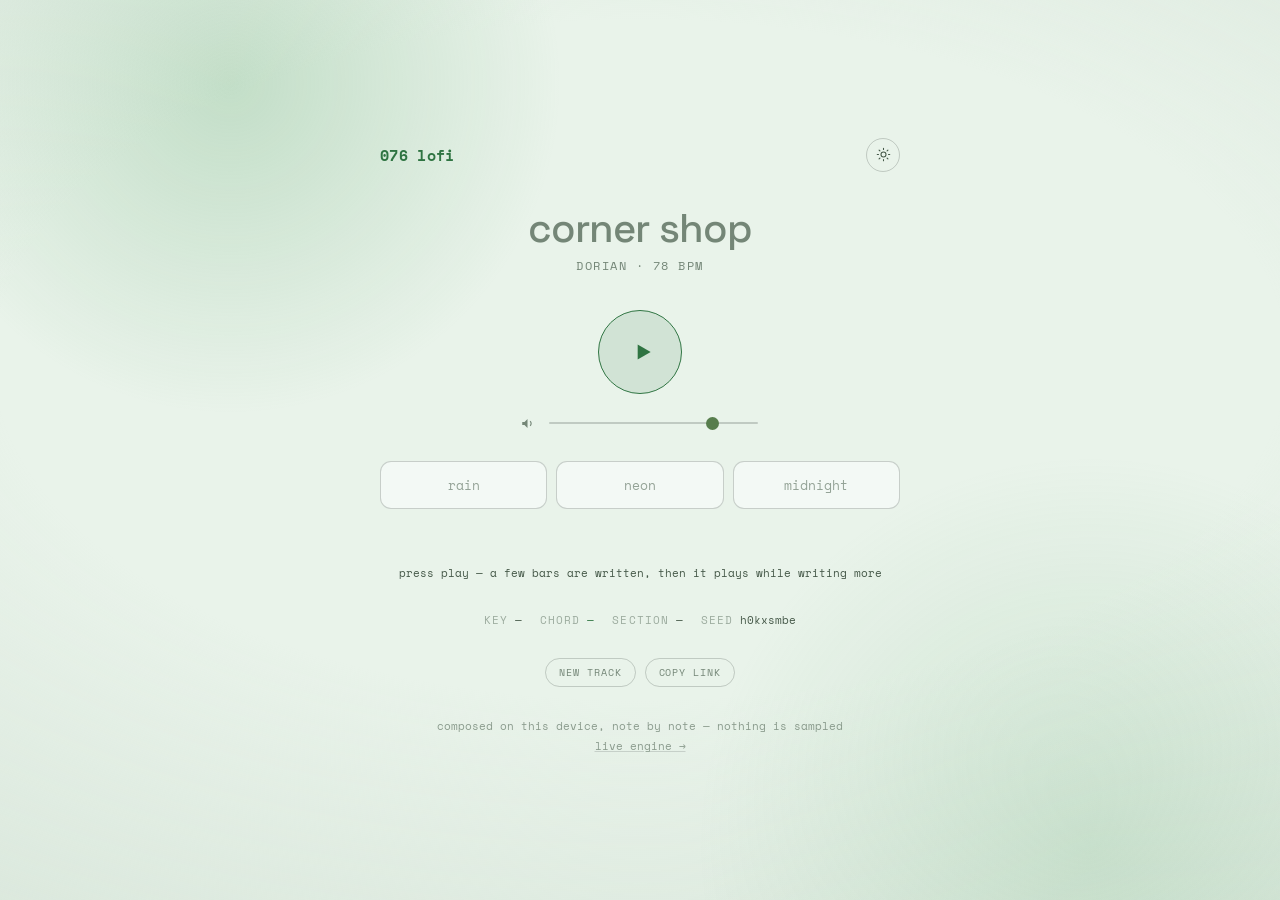
==== index.html @ 2b62fabc "Give every track a name you can link to A generative stream has no way back to a piece you liked. No" ====
<!doctype html>
<html lang="en">
<head>
<meta charset="utf-8">
<meta name="viewport" content="width=device-width, initial-scale=1, viewport-fit=cover">
<title>076 lofi</title>
<meta name="description" content="Generative lo-fi, composed in your browser.">
<meta name="theme-color" content="#141110">
<link rel="icon" type="image/png" sizes="32x32" href="icon-32.png">
<link rel="apple-touch-icon" href="icon-192.png">
<link rel="manifest" href="manifest.webmanifest">
<link rel="stylesheet" href="https://fonts.googleapis.com/css2?family=Space+Grotesk:wght@400;500;600;700&family=Space+Mono:wght@400;700&display=swap">
<style>
  /* The palette sets --hue and --chroma at runtime; everything is derived
     from them, so the whole page moves together when the track changes. */
  :root {
    --hue: 40;
    --chroma: 0.05;
    --mono: "Space Mono", ui-monospace, SFMono-Regular, Menlo, monospace;
    --sans: "Space Grotesk", ui-sans-serif, system-ui, sans-serif;
    --ease: cubic-bezier(0.22, 0.61, 0.36, 1);
    /* A colour change should feel like light shifting in a room, not a
       theme being switched. */
    --shift: 2.4s var(--ease);
  }

  /* Night, and the default: this is a thing to leave running in the dark. */
  :root, :root[data-mode="night"] {
    --bg: oklch(0.145 calc(var(--chroma) * 0.55) var(--hue));
    --bg-far: oklch(0.10 calc(var(--chroma) * 0.4) var(--hue));
    --panel: oklch(0.21 calc(var(--chroma) * 0.5) var(--hue) / 0.55);
    --line: oklch(0.34 calc(var(--chroma) * 0.45) var(--hue) / 0.5);
    --text: oklch(0.96 0.012 var(--hue));
    --dim: oklch(0.74 0.022 var(--hue));
    --faint: oklch(0.55 0.02 var(--hue));
    --accent: oklch(0.82 calc(var(--chroma) + 0.06) var(--hue));
    --accent-soft: oklch(0.82 calc(var(--chroma) + 0.06) var(--hue) / 0.15);
    --glow: oklch(0.7 calc(var(--chroma) + 0.05) var(--hue) / 0.30);
  }

  :root[data-mode="day"] {
    --bg: oklch(0.955 calc(var(--chroma) * 0.30) var(--hue));
    --bg-far: oklch(0.90 calc(var(--chroma) * 0.42) var(--hue));
    --panel: oklch(1 0 0 / 0.5);
    --line: oklch(0.55 calc(var(--chroma) * 0.35) var(--hue) / 0.32);
    --text: oklch(0.24 0.03 var(--hue));
    --dim: oklch(0.44 0.035 var(--hue));
    --faint: oklch(0.60 0.03 var(--hue));
    --accent: oklch(0.50 calc(var(--chroma) + 0.05) var(--hue));
    --accent-soft: oklch(0.50 calc(var(--chroma) + 0.05) var(--hue) / 0.12);
    --glow: oklch(0.72 calc(var(--chroma) + 0.04) var(--hue) / 0.34);
  }

  * { box-sizing: border-box; }

  body {
    margin: 0;
    min-height: 100svh;
    display: flex;
    flex-direction: column;
    align-items: center;
    padding: max(22px, env(safe-area-inset-top)) 20px max(28px, env(safe-area-inset-bottom));
    background: var(--bg);
    color: var(--text);
    font-family: var(--sans);
    transition: background var(--shift), color var(--shift);
    overflow-x: hidden;
  }

  /* Two soft pools of light behind everything. They drift very slowly —
     slow enough that you notice only that the room is not static. */
  body::before,
  body::after {
    content: "";
    position: fixed;
    inset: -30vmax;
    z-index: -1;
    background: radial-gradient(38vmax 38vmax at 30% 28%, var(--glow), transparent 68%);
    transition: background var(--shift);
    animation: drift 54s var(--ease) infinite alternate;
    pointer-events: none;
  }

  body::after {
    background: radial-gradient(44vmax 44vmax at 72% 74%, var(--glow), transparent 70%);
    animation-duration: 78s;
    animation-direction: alternate-reverse;
    opacity: 0.7;
  }

  @keyframes drift {
    from { transform: translate3d(-3%, -2%, 0) scale(1); }
    to   { transform: translate3d(4%, 3%, 0) scale(1.12); }
  }

  /* Deeper at the edges, so the page reads as a space rather than a card. */
  /* The music, drawn from its own score. It sits behind the content as
     part of the room's light rather than as a panel of bars. */
  #scope {
    position: fixed;
    inset: 0;
    z-index: -1;
    width: 100%;
    height: 100%;
    opacity: 0;
    transition: opacity 1.2s var(--ease);
    pointer-events: none;
  }

  #scope[data-on="true"] { opacity: 1; }

  .vignette {
    position: fixed;
    inset: 0;
    z-index: -1;
    background: radial-gradient(120% 90% at 50% 40%, transparent 42%, var(--bg-far) 100%);
    transition: background var(--shift);
    pointer-events: none;
  }

  .stage {
    width: min(100%, 520px);
    margin: auto 0;
    display: flex;
    flex-direction: column;
    gap: 30px;
  }

  .masthead {
    display: flex;
    align-items: center;
    justify-content: space-between;
    gap: 16px;
  }

  .brand {
    font-family: var(--mono);
    font-weight: 700;
    font-size: 15px;
    letter-spacing: 0.02em;
    color: var(--accent);
    transition: color var(--shift);
  }

  .mode {
    width: 34px;
    height: 34px;
    display: grid;
    place-items: center;
    border-radius: 999px;
    border: 1px solid var(--line);
    background: transparent;
    color: var(--dim);
    cursor: pointer;
    transition: color 0.2s, border-color 0.2s, background 0.2s;
  }

  .mode:hover { color: var(--accent); border-color: var(--accent); }
  .mode svg { display: block; }
  :root[data-mode="day"] .mode .moon { display: none; }
  :root:not([data-mode="day"]) .mode .sun { display: none; }

  /* --- the hero: what you are listening to --------------------------- */

  .now {
    text-align: center;
    display: flex;
    flex-direction: column;
    gap: 7px;
    min-height: 78px;
    justify-content: center;
  }

  .now-name {
    font-size: clamp(28px, 8vw, 40px);
    font-weight: 600;
    letter-spacing: -0.022em;
    line-height: 1.05;
    color: var(--text);
    transition: color var(--shift);
  }

  .now-name[data-idle="true"] { color: var(--faint); font-weight: 500; }

  .now-sub {
    font-family: var(--mono);
    font-size: 11.5px;
    letter-spacing: 0.13em;
    text-transform: uppercase;
    color: var(--faint);
    min-height: 15px;
  }

  /* --- transport ------------------------------------------------------ */

  .transport {
    display: flex;
    flex-direction: column;
    align-items: center;
    gap: 22px;
  }

  .play {
    width: 84px;
    height: 84px;
    border-radius: 999px;
    border: 1px solid var(--accent);
    background: var(--accent-soft);
    color: var(--accent);
    display: grid;
    place-items: center;
    cursor: pointer;
    transition: transform 0.18s var(--ease), background 0.2s, box-shadow 0.3s, color var(--shift), border-color var(--shift);
  }

  .play:hover { transform: scale(1.045); box-shadow: 0 0 0 10px var(--accent-soft); }
  .play:active { transform: scale(0.98); }
  .play:disabled { opacity: 0.5; cursor: progress; }
  .play svg { display: block; margin-left: 3px; }
  .play[aria-pressed="true"] svg { margin-left: 0; }

  /* A slow pulse while it is writing the first bars, so the wait reads as
     work happening rather than as nothing happening. */
  .play[data-busy="true"] { animation: breathe 2.1s var(--ease) infinite; }
  @keyframes breathe {
    0%, 100% { box-shadow: 0 0 0 0 var(--accent-soft); }
    50% { box-shadow: 0 0 0 14px transparent; }
  }

  .vol {
    display: flex;
    align-items: center;
    gap: 12px;
    width: min(100%, 240px);
    color: var(--faint);
  }

  input[type="range"] {
    -webkit-appearance: none;
    appearance: none;
    flex: 1;
    height: 2px;
    border-radius: 999px;
    background: var(--line);
    outline: none;
    cursor: pointer;
    transition: background var(--shift);
  }

  input[type="range"]::-webkit-slider-thumb {
    -webkit-appearance: none;
    appearance: none;
    width: 13px; height: 13px;
    border-radius: 999px;
    background: var(--accent);
    border: none;
    transition: background var(--shift);
  }

  input[type="range"]::-moz-range-thumb {
    width: 13px; height: 13px;
    border-radius: 999px;
    background: var(--accent);
    border: none;
  }

  /* --- three words ----------------------------------------------------- */

  .words-block { display: flex; flex-direction: column; gap: 11px; }

  .words {
    display: grid;
    grid-template-columns: repeat(3, 1fr);
    gap: 9px;
  }

  .words input {
    width: 100%;
    padding: 13px 12px;
    text-align: center;
    border: 1px solid var(--line);
    border-radius: 11px;
    background: var(--panel);
    color: var(--text);
    font-family: var(--mono);
    font-size: 13px;
    transition: border-color 0.2s, background var(--shift), color var(--shift);
  }

  .words input::placeholder { color: var(--faint); opacity: 0.75; }
  .words input:focus { border-color: var(--accent); outline: none; }

  .reading {
    margin: 0;
    text-align: center;
    font-family: var(--mono);
    font-size: 11px;
    letter-spacing: 0.05em;
    color: var(--faint);
    min-height: 15px;
  }

  .status {
    margin: 0;
    text-align: center;
    font-family: var(--mono);
    font-size: 11px;
    line-height: 1.6;
    color: var(--dim);
    min-height: 17px;
    transition: color var(--shift);
  }

  .status[data-tone="error"] { color: oklch(0.7 0.17 28); }

  /* --- what is happening, kept quiet ----------------------------------- */

  .readout {
    margin: 0;
    display: flex;
    justify-content: center;
    flex-wrap: wrap;
    gap: 7px 18px;
    font-family: var(--mono);
    font-size: 11px;
    color: var(--faint);
  }

  .readout div { display: flex; gap: 7px; align-items: baseline; }
  .readout dt { letter-spacing: 0.1em; text-transform: uppercase; opacity: 0.65; }
  .readout dd { margin: 0; color: var(--dim); font-variant-numeric: tabular-nums; }
  .readout dd.progression, .readout dd.palette { color: var(--accent); transition: color var(--shift); }

  /* Two quiet actions: another track, or a link back to this one. */
  .track-actions {
    display: flex;
    justify-content: center;
    gap: 9px;
  }

  .ghost {
    font-family: var(--mono);
    font-size: 10px;
    letter-spacing: 0.09em;
    text-transform: uppercase;
    padding: 6px 13px;
    border-radius: 999px;
    border: 1px solid var(--line);
    background: transparent;
    color: var(--faint);
    cursor: pointer;
    transition: color 0.2s, border-color 0.2s;
  }

  .ghost:hover { color: var(--accent); border-color: var(--accent); }
  .ghost[data-done="true"] { color: var(--accent); border-color: var(--accent); }

  .footnote {
    margin: 0;
    text-align: center;
    font-family: var(--mono);
    font-size: 10.5px;
    line-height: 1.85;
    color: var(--faint);
    opacity: 0.8;
  }

  .footnote a { color: inherit; text-decoration-color: var(--line); }

  :focus-visible { outline: 2px solid var(--accent); outline-offset: 3px; }

  @media (prefers-reduced-motion: reduce) {
    body::before, body::after { animation: none; }
    .play, .play:hover { transition: none; transform: none; animation: none; }
    :root { --shift: 0.01s; }
  }
</style>
</head>
<body>
<canvas id="scope" aria-hidden="true"></canvas>
<div class="vignette"></div>

<div class="stage">
  <div class="masthead">
    <span class="brand">076 lofi</span>
    <button class="mode" id="mode" aria-label="Switch between day and night">
      <svg class="moon" width="15" height="15" viewBox="0 0 24 24" fill="none" stroke="currentColor" stroke-width="1.7" stroke-linecap="round" stroke-linejoin="round" aria-hidden="true"><path d="M21 12.8A9 9 0 1 1 11.2 3a7 7 0 0 0 9.8 9.8z"/></svg>
      <svg class="sun" width="15" height="15" viewBox="0 0 24 24" fill="none" stroke="currentColor" stroke-width="1.7" stroke-linecap="round" aria-hidden="true"><circle cx="12" cy="12" r="4"/><path d="M12 2v2M12 20v2M4.9 4.9l1.4 1.4M17.7 17.7l1.4 1.4M2 12h2M20 12h2M4.9 19.1l1.4-1.4M17.7 6.3l1.4-1.4"/></svg>
    </button>
  </div>

  <div class="now">
    <div class="now-name" id="palette" data-idle="true">three words, then play</div>
    <div class="now-sub" id="feel"></div>
  </div>

  <div class="transport">
    <button class="play" id="play" aria-label="Play" aria-pressed="false">
      <svg id="play-icon" width="26" height="26" viewBox="0 0 24 24" aria-hidden="true"><path d="M8 5v14l12-7z" fill="currentColor"></path></svg>
    </button>
    <div class="vol">
      <svg width="15" height="15" viewBox="0 0 20 20" aria-hidden="true"><path d="M3 8v4h3l4 4V4L6 8H3z" fill="currentColor"></path><path d="M13.5 7a4 4 0 0 1 0 6" stroke="currentColor" stroke-width="1.5" fill="none"></path></svg>
      <input type="range" id="volume" min="0" max="100" value="80" aria-label="Volume">
    </div>
  </div>

  <div class="words-block">
    <div class="words">
      <input id="w1" maxlength="18" placeholder="rain" aria-label="First word" autocomplete="off" spellcheck="false" enterkeyhint="done">
      <input id="w2" maxlength="18" placeholder="neon" aria-label="Second word" autocomplete="off" spellcheck="false" enterkeyhint="done">
      <input id="w3" maxlength="18" placeholder="midnight" aria-label="Third word" autocomplete="off" spellcheck="false" enterkeyhint="done">
    </div>
    <p class="reading" id="reading"></p>
  </div>

  <p class="status" id="status">press play &mdash; a few bars are written, then it plays while writing more</p>

  <dl class="readout">
    <div><dt>key</dt><dd id="key">&mdash;</dd></div>
    <div><dt>chord</dt><dd class="progression" id="progression">&mdash;</dd></div>
    <div><dt>section</dt><dd id="section">&mdash;</dd></div>
    <div><dt>seed</dt><dd id="seed">&mdash;</dd></div>
  </dl>

  <div class="track-actions">
    <button class="ghost" id="new-track">new track</button>
    <button class="ghost" id="share">copy link</button>
  </div>

  <p class="footnote">
    composed on this device, note by note &mdash; nothing is sampled<br>
    <a href="live.html">live engine &rarr;</a>
  </p>
</div>

<script src="vendor/tone.js"></script>
<script type="module">
import { LofiStream } from './js/stream.js';
import { chordLabel, romanLabel } from './js/theory.js';
import { artworkFor } from './js/artwork.js';

const params = new URLSearchParams(location.search);
const wordInputs = ['w1', 'w2', 'w3'].map((id) => document.getElementById(id));
const currentWords = () => wordInputs.map((el) => el.value.trim()).filter(Boolean);

const stream = new LofiStream({
  bypass: (params.get('bypass') || '').split(',').filter(Boolean),
  barsPerChunk: params.get('bars'),
  // ?texture=1 to hear the lo-fi layer; off until its levels are settled.
  texture: params.get('texture'),
  words: (params.get('words') || '').split(/[ ,]+/).filter(Boolean),
  // ?seed= brings a particular track back. Absent, one is minted, and the
  // address bar is deliberately left alone: a reload should be a new piece,
  // and a link is something you ask for.
  seed: params.get('seed'),
});
window.__stream = stream;

const $ = (id) => document.getElementById(id);
const playBtn = $('play'), playIcon = $('play-icon'), volume = $('volume');

const PLAY = 'M8 5v14l12-7z';
const STOP = 'M7 7h10v10H7z';

function setStatus(text, tone) {
  $('status').textContent = text;
  if (tone) $('status').dataset.tone = tone; else delete $('status').dataset.tone;
}

function setPlayingUI(on) {
  playIcon.querySelector('path').setAttribute('d', on ? STOP : PLAY);
  playBtn.setAttribute('aria-label', on ? 'Stop' : 'Play');
  playBtn.setAttribute('aria-pressed', String(on));
  if (!on) playBtn.dataset.busy = 'false';
}

stream.onStatus = (text) => setStatus(text);

stream.onChunk = (chunk) => {
  const first = chunk.plans[0];
  const palette = chunk.palette;
  if (palette) {
    $('palette').textContent = palette.name;
    $('palette').dataset.idle = 'false';
    $('feel').textContent = palette.mode + ' · ' + Math.round(chunk.bpm) + ' bpm · ' + palette.blurb.split(', ').pop();
    // The page takes its colour from what is playing. Everything visual is
    // derived from these two values, so the whole room changes together.
    applyColour(palette);
  }
  $('key').textContent = first.key;
  $('progression').textContent = first.chord ? chordLabel(first.chord, first.key) : '—';
  $('section').textContent = first.section.name;
  setStatus('playing — written on this device, a minute at a time');
  // Lock-screen controls: this is a real media element, so the platform
  // offers them, and they should do what they say.
  if ('mediaSession' in navigator && window.MediaMetadata) {
    navigator.mediaSession.metadata = new MediaMetadata({
      title: (palette ? palette.name : first.key) + ' \u00b7 ' + first.section.name,
      artist: '076 lofi',
      album: first.key + ' \u00b7 ' + (palette ? palette.mode : ''),
      // Without artwork Android finds something itself, and on a Pixel that
      // was a letter from the domain name, blurred behind the controls.
      artwork: artworkFor(palette),
    });
    navigator.mediaSession.playbackState = 'playing';
    for (const [action, handler] of [['play', () => start()], ['pause', () => stop()], ['stop', () => stop()]]) {
      try { navigator.mediaSession.setActionHandler(action, handler); } catch (_) { /* unsupported */ }
    }
  }
};

// Say what the words were understood as, including when a word was only
// half understood — silently treating "blorf" as neutral would look like
// the words did nothing.
function showReading(reading) {
  const el = $('reading');
  if (!reading) { el.textContent = ''; return; }
  const s = reading.sense;
  const lean = (v, low, high) => (Math.abs(v) < 0.15 ? null : v > 0 ? high : low);
  const traits = [
    lean(s.warmth, 'dark', 'bright'),
    lean(s.energy, 'still', 'restless'),
    lean(s.space, 'close', 'spacious'),
    // Not 'bright' at this end: warmth already uses that word, and the two
    // axes collided into "bright · bright" whenever both leaned high.
    lean(s.melancholy, 'easy', 'wistful'),
  ].filter(Boolean);
  const guessed = reading.words.filter((w) => w.how !== 'known');
  el.textContent = (traits.length ? traits.join(' · ') : 'even')
    + (guessed.length ? '   (' + guessed.map((w) => w.word + ' → ' + w.how).join(', ') + ')' : '');
}

// Words set before playing decide the piece. Changing them while it plays
// would mean the music you hear was written for the old ones, so they take
// effect on the next press of play.
let wordsAtStart = '';
for (const input of wordInputs) {
  input.addEventListener('input', () => {
    showReading(stream.setWords(currentWords()));
    previewPalette();
    showSeed();
    if (stream.isPlaying && currentWords().join(' ') !== wordsAtStart) {
      setStatus('new words — press play again to write from them');
    }
  });
}
if (params.get('words')) {
  wordInputs.forEach((el, i) => { el.value = (params.get('words').split(/[ ,]+/)[i] || ''); });
}

// --- naming a track -----------------------------------------------------
//
// The seed is the whole track: identity, key, progression, motif, and every
// bar's arrangement down to the microtiming. So a link carrying it plays
// the same piece on someone else's phone, note for note, without a single
// byte of audio crossing the wire.

function showSeed() {
  $('seed').textContent = stream.seed;
}

function trackLink() {
  const url = new URL(location.href);
  url.search = '';
  url.searchParams.set('seed', stream.seed);
  const words = currentWords();
  if (words.length) url.searchParams.set('words', words.join(' '));
  return url.toString();
}

// A brief confirmation on the button itself. The alternative is a toast,
// which for a one-word answer is more machinery than the answer is worth.
function flash(button, text) {
  const original = button.dataset.label || button.textContent;
  button.dataset.label = original;
  button.textContent = text;
  button.dataset.done = 'true';
  clearTimeout(button._flash);
  button._flash = setTimeout(() => {
    button.textContent = button.dataset.label;
    button.dataset.done = 'false';
  }, 1400);
}

$('share').addEventListener('click', async () => {
  const link = trackLink();
  try {
    await navigator.clipboard.writeText(link);
    flash($('share'), 'copied');
  } catch (_) {
    // No clipboard permission, or an insecure origin. Showing the link is
    // still an answer; the person can copy it themselves.
    window.prompt('link to this track', link);
  }
});

// Another piece, same words. Without this the only way to a new track is to
// edit the words, which is the wrong lever when the words were the point.
$('new-track').addEventListener('click', async () => {
  const wasPlaying = stream.isPlaying;
  if (wasPlaying) stop();
  showReading(stream.setWords(currentWords()));
  previewPalette();
  showSeed();
  if (wasPlaying) await start();
});

// --- the music, drawn ---------------------------------------------------
//
// From the score rather than from the signal. Reading the signal would mean
// putting the <audio> element through createMediaElementSource, which moves
// its output into an AudioContext — and an AudioContext is suspended when
// the tab is backgrounded, so that would trade screen-off playback for a
// picture. The renderer already knows every note and its exact time, and
// the element's own clock says where we are, which is better information
// than an FFT anyway: it knows a kick from a chord.
//
// This is also only safe because the audio is pre-rendered. On the live
// engine a busy main thread starved the note scheduler and was heard as
// crackling; here there is no scheduler to starve — the element plays on
// regardless of what the page is doing.

const scope = $('scope');
const sctx = scope.getContext('2d');
let scopeRunning = false;
let scopeSize = { w: 0, h: 0 };
let scopeColour = '#e3a24d';

// Reading --accent directly gives back the unresolved declaration, calc()
// and all, which canvas cannot parse. Reading `color` off an element that
// uses it gives a resolved value.
function refreshScopeColour() {
  const probe = document.querySelector('.brand');
  if (!probe) return;
  const resolved = getComputedStyle(probe).color;
  if (resolved) scopeColour = resolved;
}
refreshScopeColour();

// Capped at 1: this is soft light, and a phone reporting 2.3 would be
// filling five times the pixels for no visible gain.
function sizeScope() {
  const dpr = Math.min(window.devicePixelRatio || 1, 1);
  scopeSize = { w: window.innerWidth, h: window.innerHeight };
  scope.width = Math.round(scopeSize.w * dpr);
  scope.height = Math.round(scopeSize.h * dpr);
  sctx.setTransform(dpr, 0, 0, dpr, 0, 0);
}
sizeScope();
window.addEventListener('resize', sizeScope);

// Where each voice sits vertically, and how big its bloom is. Low voices
// low and broad, the melody high and small — the shape of the arrangement
// laid out the way you would read a score.
const VOICE_STYLE = {
  kick:  { y: 0.86, r: 190, a: 0.30 },
  bass:  { y: 0.74, r: 130, a: 0.24 },
  snare: { y: 0.62, r: 90,  a: 0.20 },
  keys:  { y: 0.46, r: 105, a: 0.20 },
  lead:  { y: 0.26, r: 70,  a: 0.26 },
  hat:   { y: 0.14, r: 46,  a: 0.13 },
};

// A note is drawn for as long as it takes to fade, not for its duration:
// what is being shown is the strike, not the sustain.
const BLOOM_SECONDS = 1.5;

function drawScope() {
  if (!scopeRunning) return;
  requestAnimationFrame(drawScope);

  const pos = stream.position();
  sctx.clearRect(0, 0, scopeSize.w, scopeSize.h);
  if (!pos) return;

  // Additive light only works on a dark ground. Painted normally onto a
  // pale one it fogs the page and takes the text with it — legible in the
  // screenshot as washed-out word fields. In day mode the blooms darken
  // instead, so they read as the same light casting a tint rather than as
  // haze laid over everything.
  const night = document.documentElement.dataset.mode !== 'day';
  sctx.globalCompositeOperation = night ? 'lighter' : 'multiply';

  for (const note of pos.score) {
    const age = pos.at - note.t;
    if (age < 0) break;              // the score is sorted; nothing later has sounded
    if (age > BLOOM_SECONDS) continue;
    const style = VOICE_STYLE[note.v];
    if (!style) continue;

    // Out fast, then a long tail — the shape of a struck note.
    const life = 1 - age / BLOOM_SECONDS;
    const strength = life * life * note.g;
    // Pitched voices drift sideways with their register, so a rising line
    // moves across rather than pulsing in one place.
    const octave = note.n ? Number(note.n.slice(-1)) : 3;
    const x = scopeSize.w * (0.5 + (Number.isFinite(octave) ? (octave - 3.5) * 0.085 : 0));
    const y = scopeSize.h * style.y;
    const radius = style.r * (0.55 + life * 0.75);

    const gradient = sctx.createRadialGradient(x, y, 0, x, y, radius);
    gradient.addColorStop(0, scopeColour);
    gradient.addColorStop(1, 'transparent');
    sctx.globalAlpha = Math.min(0.5, strength * style.a * (night ? 1 : 0.34));
    sctx.fillStyle = gradient;
    sctx.beginPath();
    sctx.arc(x, y, radius, 0, Math.PI * 2);
    sctx.fill();
  }

  sctx.globalAlpha = 1;
  sctx.globalCompositeOperation = 'source-over';
}

function startScope() {
  if (scopeRunning) return;
  scopeRunning = true;
  scope.dataset.on = 'true';
  requestAnimationFrame(drawScope);
}

function stopScope() {
  scopeRunning = false;
  scope.dataset.on = 'false';
  sctx.clearRect(0, 0, scopeSize.w, scopeSize.h);
}

// --- colour and mode ---------------------------------------------------

function applyColour(palette) {
  if (!palette || palette.hue === undefined) return;
  document.documentElement.style.setProperty('--hue', String(palette.hue));
  document.documentElement.style.setProperty('--chroma', String(palette.chroma));
  // Keep the browser chrome in step with the page on mobile, where the
  // address bar sits right against it.
  // The colour transition takes a couple of seconds; pick the resolved
  // value up once it has landed rather than mid-fade.
  setTimeout(refreshScopeColour, 2600);
  refreshScopeColour();
  const meta = document.querySelector('meta[name="theme-color"]');
  if (meta) {
    const probe = getComputedStyle(document.body).backgroundColor;
    if (probe) meta.setAttribute('content', probe);
  }
}

// Night by default: this is made to be left running in the dark. The choice
// is remembered, and honoured if the reader has told their system already.
const MODE_KEY = '076lofi:mode';
function setMode(mode) {
  document.documentElement.dataset.mode = mode;
  try { localStorage.setItem(MODE_KEY, mode); } catch (_) { /* private window */ }
}
(function initMode() {
  let saved = null;
  try { saved = localStorage.getItem(MODE_KEY); } catch (_) { /* private window */ }
  if (saved === 'day' || saved === 'night') return setMode(saved);
  const prefersLight = window.matchMedia && window.matchMedia('(prefers-color-scheme: light)').matches;
  setMode(prefersLight ? 'day' : 'night');
})();
$('mode').addEventListener('click', () => {
  setMode(document.documentElement.dataset.mode === 'day' ? 'night' : 'day');
  applyColour(stream.palette);
});

// Show the identity the words would choose before a note is played, so the
// three words are visibly doing something as they are typed.
function previewPalette() {
  const palette = stream.palette;
  if (!palette || stream.isPlaying) return;
  applyColour(palette);
  $('palette').textContent = palette.name;
  $('palette').dataset.idle = 'true';
  $('feel').textContent = palette.mode + ' · ' + Math.round(palette.bpm) + ' bpm';
}

async function start() {
  wordsAtStart = currentWords().join(' ');
  playBtn.disabled = true;
  // Writing the first bars takes a few seconds; say so with the button
  // rather than leaving it looking like nothing happened.
  playBtn.dataset.busy = 'true';
  setPlayingUI(true);
  try {
    await stream.start();
    startScope();
  } catch (err) {
    setStatus('could not start: ' + (err && err.message ? err.message : err), 'error');
    setPlayingUI(false);
  } finally {
    playBtn.disabled = false;
    playBtn.dataset.busy = 'false';
  }
}

function stop() {
  stream.stop();
  stopScope();
  setPlayingUI(false);
  if ('mediaSession' in navigator) navigator.mediaSession.playbackState = 'paused';
  $('section').textContent = '—';
  $('key').textContent = '—';
  $('progression').textContent = '—';
  $('status').textContent = 'stopped';
  previewPalette();
  showSeed();
}

playBtn.addEventListener('click', () => (stream.isPlaying ? stop() : start()));
volume.addEventListener('input', () => stream.setVolume(Number(volume.value)));
stream.setVolume(Number(volume.value));
setPlayingUI(false);

// Bootstrapping goes last, after every declaration it touches. These two
// used to sit next to the word inputs, above the drawing code, and calling
// previewPalette() from there reached scopeColour before its `let` had run.
showReading(stream.reading);
previewPalette();
showSeed();
void romanLabel;
</script>
</body>
</html>
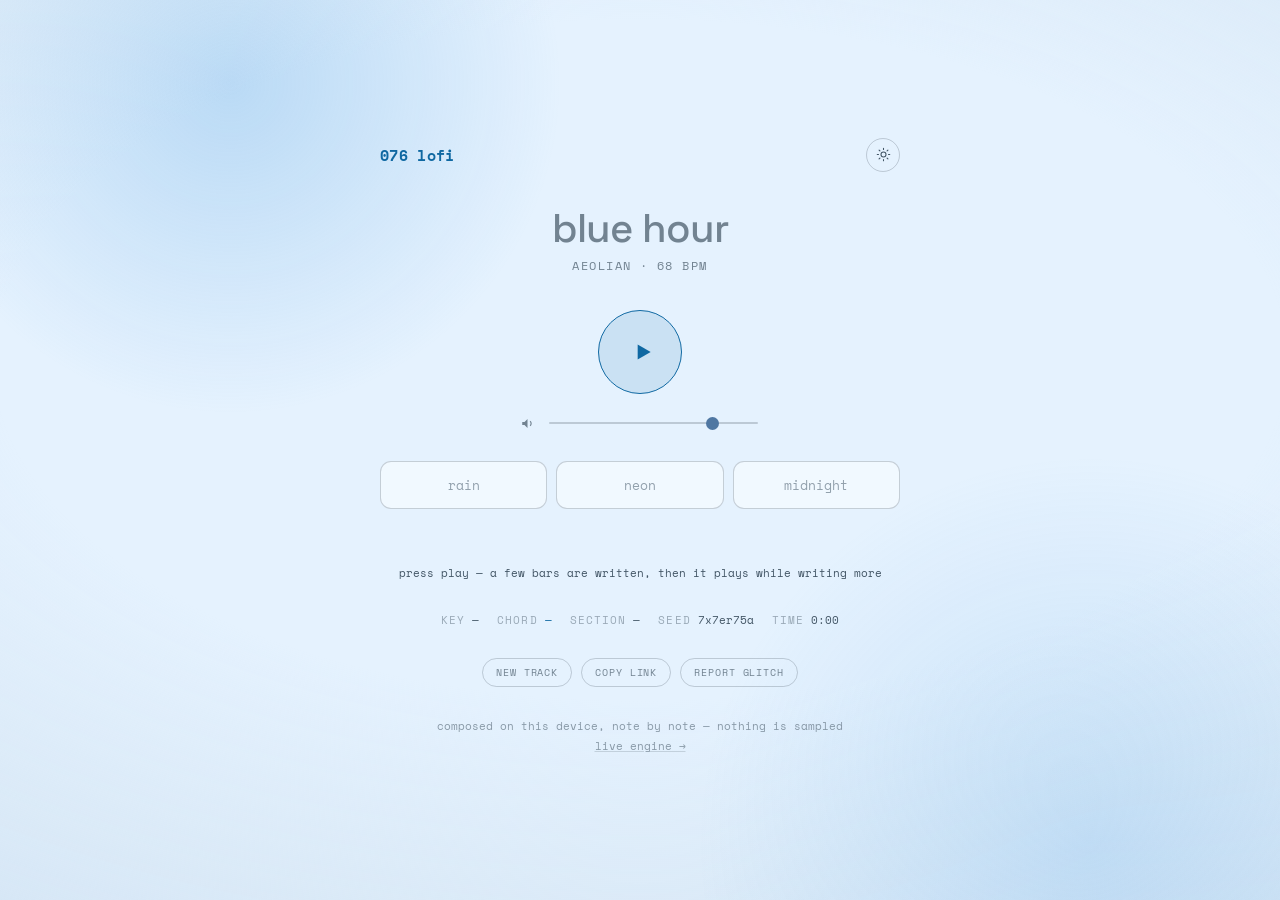
==== commit 92e02ada: "Give the player a clock and a flight recorder A glitch is heard and then gone. By the time anyone ca" ====
--- a/index.html
+++ b/index.html
@@ -420,11 +420,13 @@
     <div><dt>chord</dt><dd class="progression" id="progression">&mdash;</dd></div>
     <div><dt>section</dt><dd id="section">&mdash;</dd></div>
     <div><dt>seed</dt><dd id="seed">&mdash;</dd></div>
+    <div><dt>time</dt><dd id="clock">0:00</dd></div>
   </dl>
 
   <div class="track-actions">
     <button class="ghost" id="new-track">new track</button>
     <button class="ghost" id="share">copy link</button>
+    <button class="ghost" id="report" title="Copy what the player was doing, to report a glitch">report glitch</button>
   </div>
 
   <p class="footnote">
@@ -582,17 +584,56 @@
   }, 1400);
 }
 
-$('share').addEventListener('click', async () => {
-  const link = trackLink();
+// --- the clock, and reporting a glitch ----------------------------------
+//
+// A glitch is heard and then gone. Saying "it happened at 3:42 on this
+// track" only works if the player is showing 3:42 and the track has a name,
+// which between the seed and this clock it now does. The button goes
+// further and copies what the stream was actually doing — the last few
+// minutes of handovers, seams, renders and any complaint the media element
+// made — because the interesting part is what happened just before.
+
+const mmss = (s) => `${Math.floor(s / 60)}:${String(Math.floor(s % 60)).padStart(2, '0')}`;
+
+let clockTimer = null;
+
+function tickClock() {
+  $('clock').textContent = mmss(stream.elapsed());
+}
+
+// setInterval rather than the drawing loop: the scope stops when the page is
+// hidden and the clock should not stop with it.
+function startClock() {
+  clearInterval(clockTimer);
+  clockTimer = setInterval(tickClock, 500);
+  tickClock();
+}
+
+function stopClock() {
+  clearInterval(clockTimer);
+  clockTimer = null;
+  tickClock();
+}
+
+// No clipboard permission, or an insecure origin: showing the text is still
+// an answer, and the person can copy it themselves.
+async function copyText(text, button, label) {
   try {
-    await navigator.clipboard.writeText(link);
-    flash($('share'), 'copied');
+    await navigator.clipboard.writeText(text);
+    flash(button, label);
   } catch (_) {
-    // No clipboard permission, or an insecure origin. Showing the link is
-    // still an answer; the person can copy it themselves.
-    window.prompt('link to this track', link);
-  }
+    window.prompt('copy this', text);
+  }
+}
+
+$('report').addEventListener('click', () => {
+  // Marked at the moment of pressing, not when it is read, so the timestamp
+  // in the report is the one being complained about.
+  const text = stream.report('glitch reported');
+  copyText(text, $('report'), 'copied');
 });
+
+$('share').addEventListener('click', () => copyText(trackLink(), $('share'), 'copied'));
 
 // Another piece, same words. Without this the only way to a new track is to
 // edit the words, which is the wrong lever when the words were the point.
@@ -602,6 +643,7 @@
   showReading(stream.setWords(currentWords()));
   previewPalette();
   showSeed();
+  tickClock();
   if (wasPlaying) await start();
 });
 
@@ -784,6 +826,7 @@
   try {
     await stream.start();
     startScope();
+    startClock();
   } catch (err) {
     setStatus('could not start: ' + (err && err.message ? err.message : err), 'error');
     setPlayingUI(false);
@@ -796,6 +839,7 @@
 function stop() {
   stream.stop();
   stopScope();
+  stopClock();
   setPlayingUI(false);
   if ('mediaSession' in navigator) navigator.mediaSession.playbackState = 'paused';
   $('section').textContent = '—';
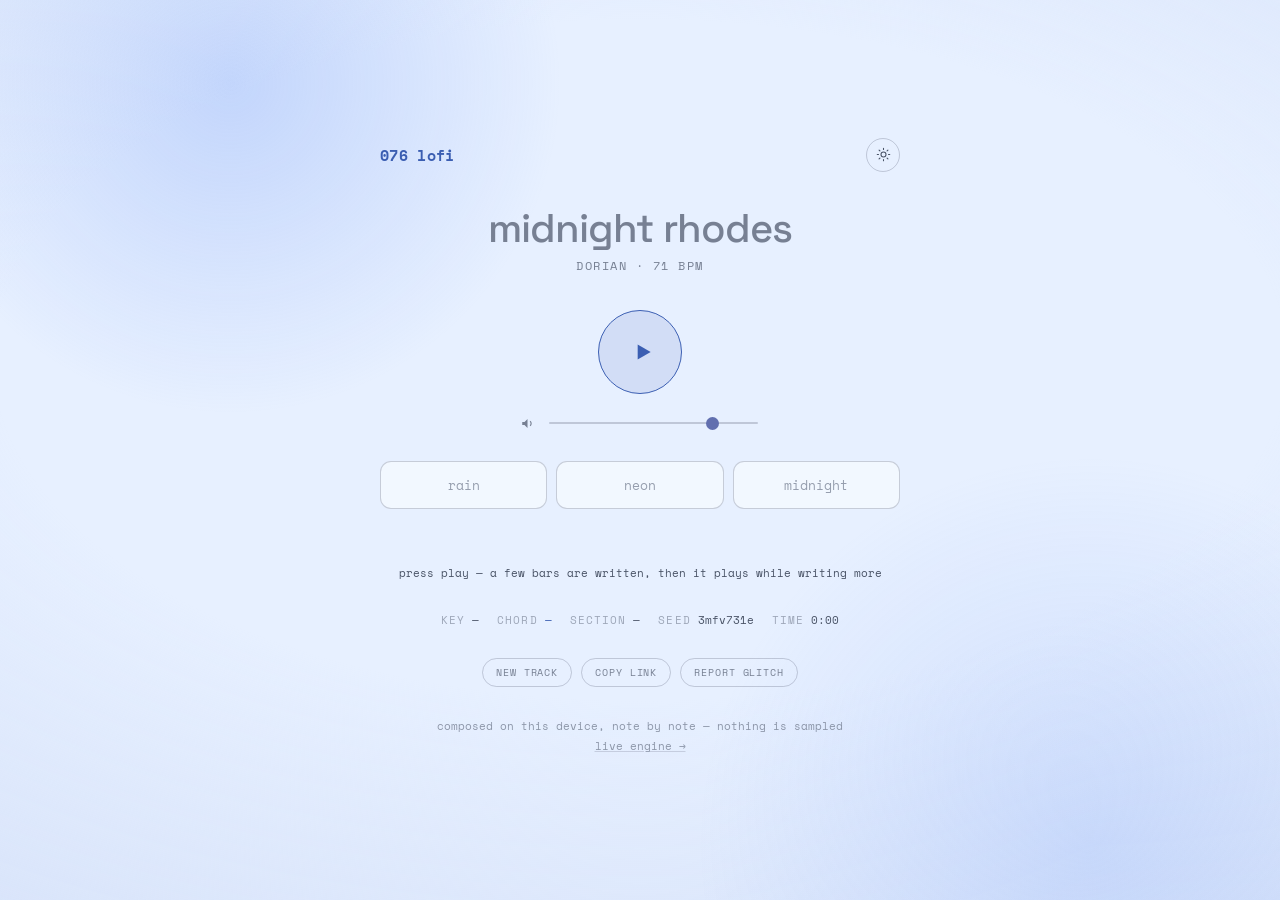
==== commit 0c4dfc03: "Let the handover run late, and show what else was happening A report from Firefox on Android came ba" ====
--- a/index.html
+++ b/index.html
@@ -630,6 +630,9 @@
   // Marked at the moment of pressing, not when it is read, so the timestamp
   // in the report is the one being complained about.
   const text = stream.report('glitch reported');
+  // After building the text, so this report shows the marks before it and
+  // not itself.
+  stream.note('reported', {});
   copyText(text, $('report'), 'copied');
 });
 
@@ -707,9 +710,23 @@
 // what is being shown is the strike, not the sustain.
 const BLOOM_SECONDS = 1.5;
 
+// requestAnimationFrame does not run while the page is hidden, so the
+// drawing simply stops when the screen goes off and starts again when it
+// comes back. That restart lands on a device that has just woken, possibly
+// with a render in flight, and it is the busiest moment in the whole
+// session — so it goes on the same timeline as everything else, rather than
+// being the one thing a glitch report cannot see.
+let lastFrameAt = 0;
+
 function drawScope() {
   if (!scopeRunning) return;
   requestAnimationFrame(drawScope);
+
+  const frameAt = performance.now();
+  if (lastFrameAt && frameAt - lastFrameAt > 1000) {
+    stream.note('draw-resumed', { after: Math.round((frameAt - lastFrameAt) / 100) / 10 + 's' });
+  }
+  lastFrameAt = frameAt;
 
   const pos = stream.position();
   sctx.clearRect(0, 0, scopeSize.w, scopeSize.h);
@@ -757,6 +774,7 @@
 function startScope() {
   if (scopeRunning) return;
   scopeRunning = true;
+  lastFrameAt = 0;
   scope.dataset.on = 'true';
   requestAnimationFrame(drawScope);
 }
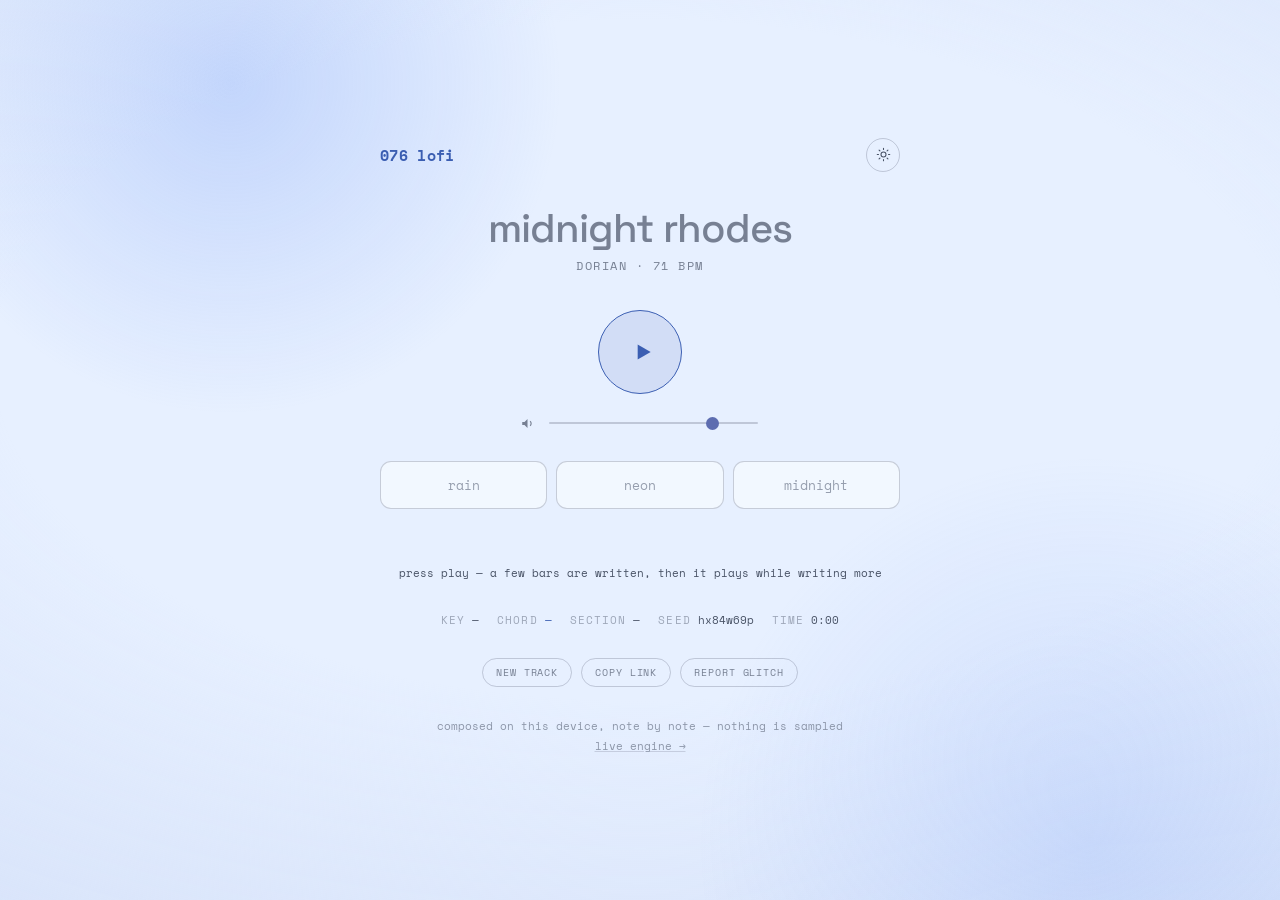
==== commit fe57cf0b: "Add a way to take the drawing out of the picture Two reports from Firefox on Android both put their " ====
--- a/index.html
+++ b/index.html
@@ -771,8 +771,19 @@
   sctx.globalCompositeOperation = 'source-over';
 }
 
+// ?scope=0 turns the drawing off entirely.
+//
+// Two glitch reports from Firefox on Android both landed on a visibility
+// change — one on the screen going off, one on coming back — and neither
+// was near a chunk boundary or inside a render. The drawing loop is the
+// obvious suspect for the waking half, since it restarts there. It is not
+// an obvious suspect for the sleeping half, where it stops. This flag is
+// how to tell those apart rather than argue about them: run the same seed
+// with and without, and see which transitions still glitch.
+const drawingWanted = params.get('scope') !== '0';
+
 function startScope() {
-  if (scopeRunning) return;
+  if (!drawingWanted || scopeRunning) return;
   scopeRunning = true;
   lastFrameAt = 0;
   scope.dataset.on = 'true';
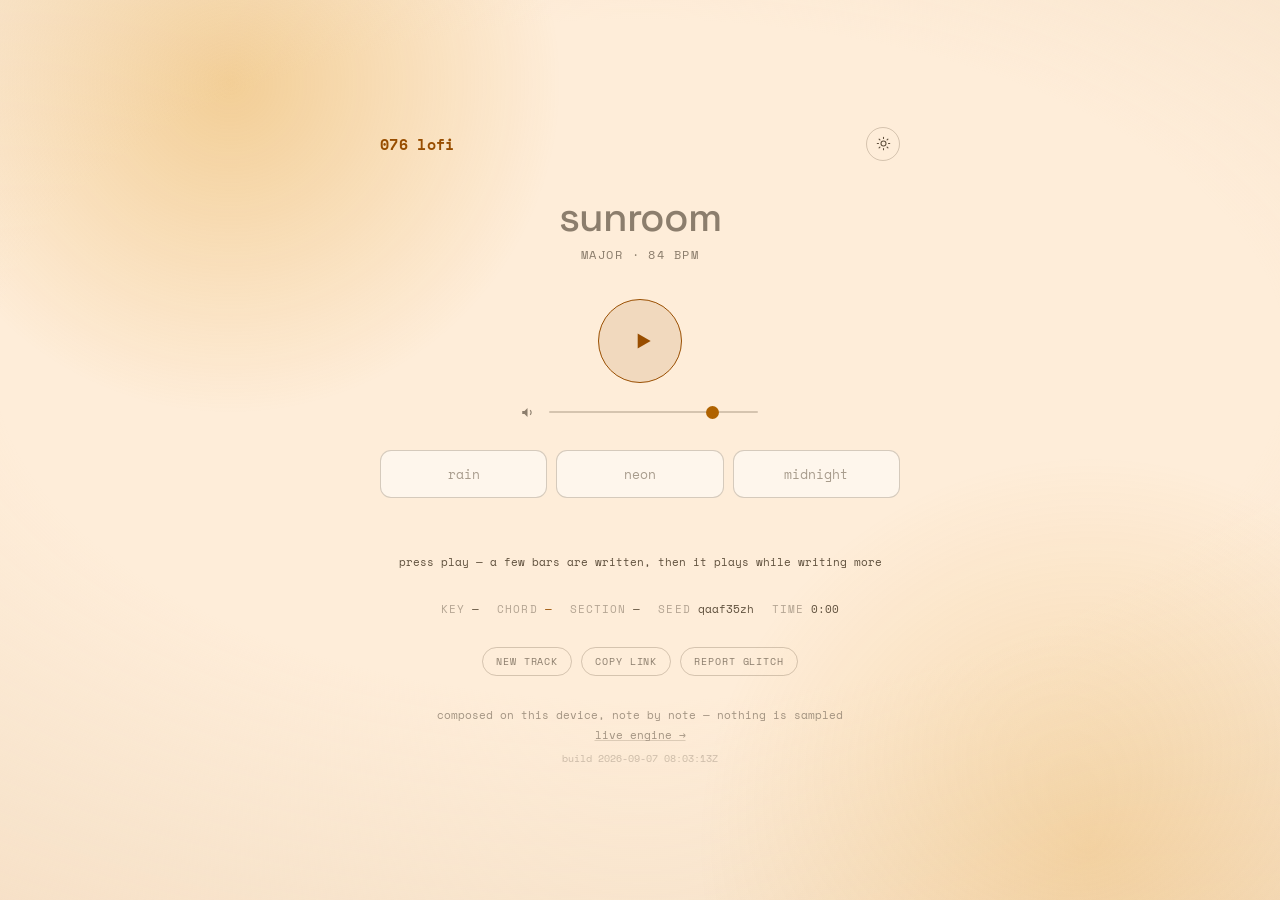
==== commit 42604d47: "Stamp the build, so a report says what it was running A report came back carrying a first seam of -2" ====
--- a/index.html
+++ b/index.html
@@ -367,6 +367,10 @@
 
   .footnote a { color: inherit; text-decoration-color: var(--line); }
 
+  /* Which build this is. Small enough to ignore, present enough to check
+     against before trusting a glitch report. */
+  .build { display: block; margin-top: 5px; opacity: 0.55; font-size: 9.5px; }
+
   :focus-visible { outline: 2px solid var(--accent); outline-offset: 3px; }
 
   @media (prefers-reduced-motion: reduce) {
@@ -432,6 +436,7 @@
   <p class="footnote">
     composed on this device, note by note &mdash; nothing is sampled<br>
     <a href="live.html">live engine &rarr;</a>
+    <span class="build" id="build"></span>
   </p>
 </div>
 
@@ -440,6 +445,7 @@
 import { LofiStream } from './js/stream.js';
 import { chordLabel, romanLabel } from './js/theory.js';
 import { artworkFor } from './js/artwork.js';
+import { BUILD } from './js/build.js';
 
 const params = new URLSearchParams(location.search);
 const wordInputs = ['w1', 'w2', 'w3'].map((id) => document.getElementById(id));
@@ -890,6 +896,7 @@
 showReading(stream.reading);
 previewPalette();
 showSeed();
+$('build').textContent = 'build ' + BUILD.at;
 void romanLabel;
 </script>
 </body>
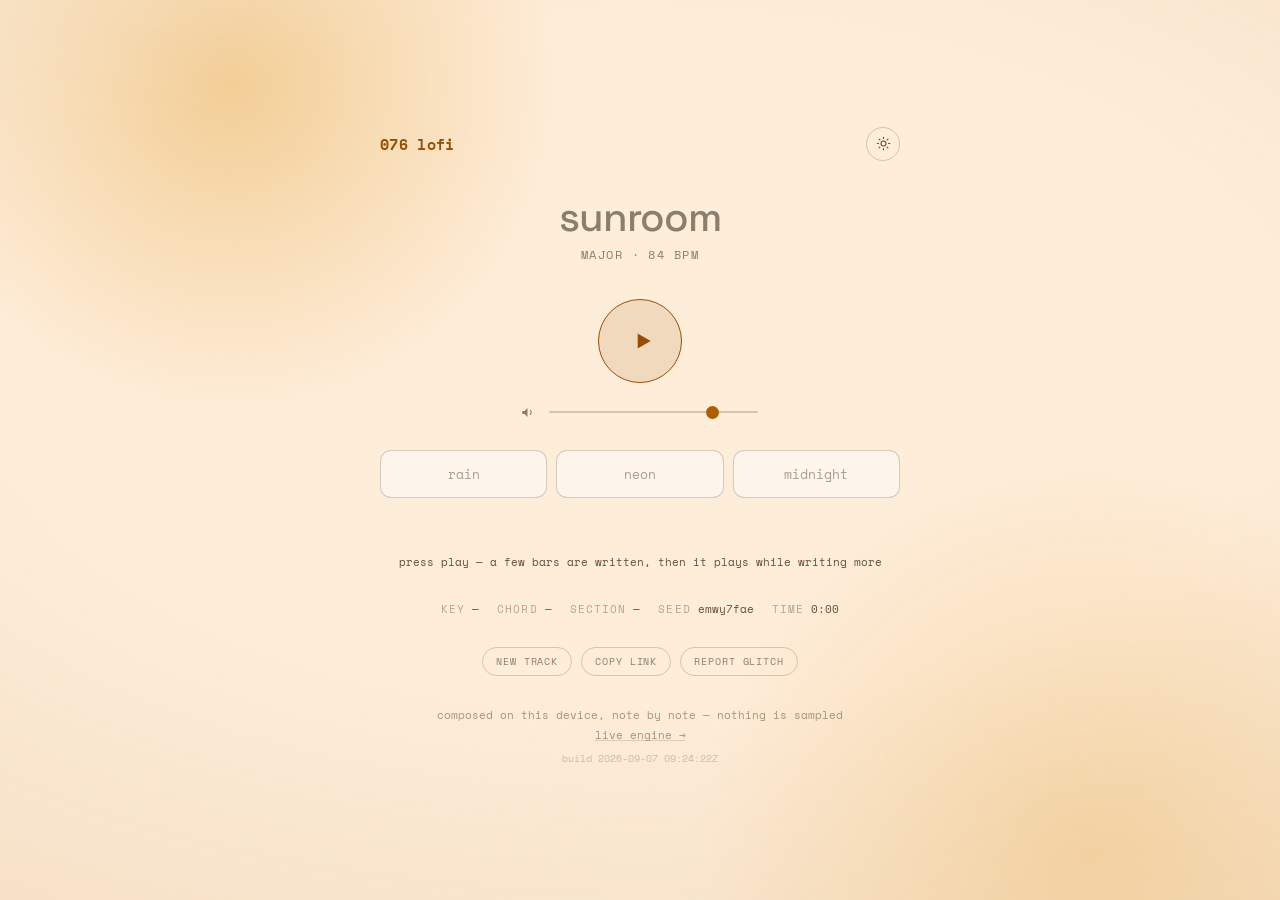
==== commit dbee4472: "Follow the element's clock, and stop drawing when nobody is looking The build stamp did its first jo" ====
--- a/index.html
+++ b/index.html
@@ -716,12 +716,17 @@
 // what is being shown is the strike, not the sustain.
 const BLOOM_SECONDS = 1.5;
 
-// requestAnimationFrame does not run while the page is hidden, so the
-// drawing simply stops when the screen goes off and starts again when it
-// comes back. That restart lands on a device that has just woken, possibly
-// with a render in flight, and it is the busiest moment in the whole
-// session — so it goes on the same timeline as everything else, rather than
-// being the one thing a glitch report cannot see.
+// requestAnimationFrame is throttled while the page is hidden — not stopped,
+// which is what this code assumed. A report caught it: five frames during
+// forty-four seconds of screen-off, at gaps of 1, 3, 6, 12 and 22 seconds,
+// Firefox backing off but never giving up. Each one is a full clear and
+// redraw at device pixel ratio, on a phone that is supposed to be idle and
+// is already rendering the next chunk.
+//
+// So the loop is now stopped outright when the page goes away, and started
+// again when it comes back. The instrumentation stays, because the restart
+// lands on a device that has just woken and is the busiest moment in a
+// session.
 let lastFrameAt = 0;
 
 function drawScope() {
@@ -795,6 +800,11 @@
   scope.dataset.on = 'true';
   requestAnimationFrame(drawScope);
 }
+
+document.addEventListener('visibilitychange', () => {
+  if (document.hidden) stopScope();
+  else if (stream.isPlaying) startScope();
+});
 
 function stopScope() {
   scopeRunning = false;
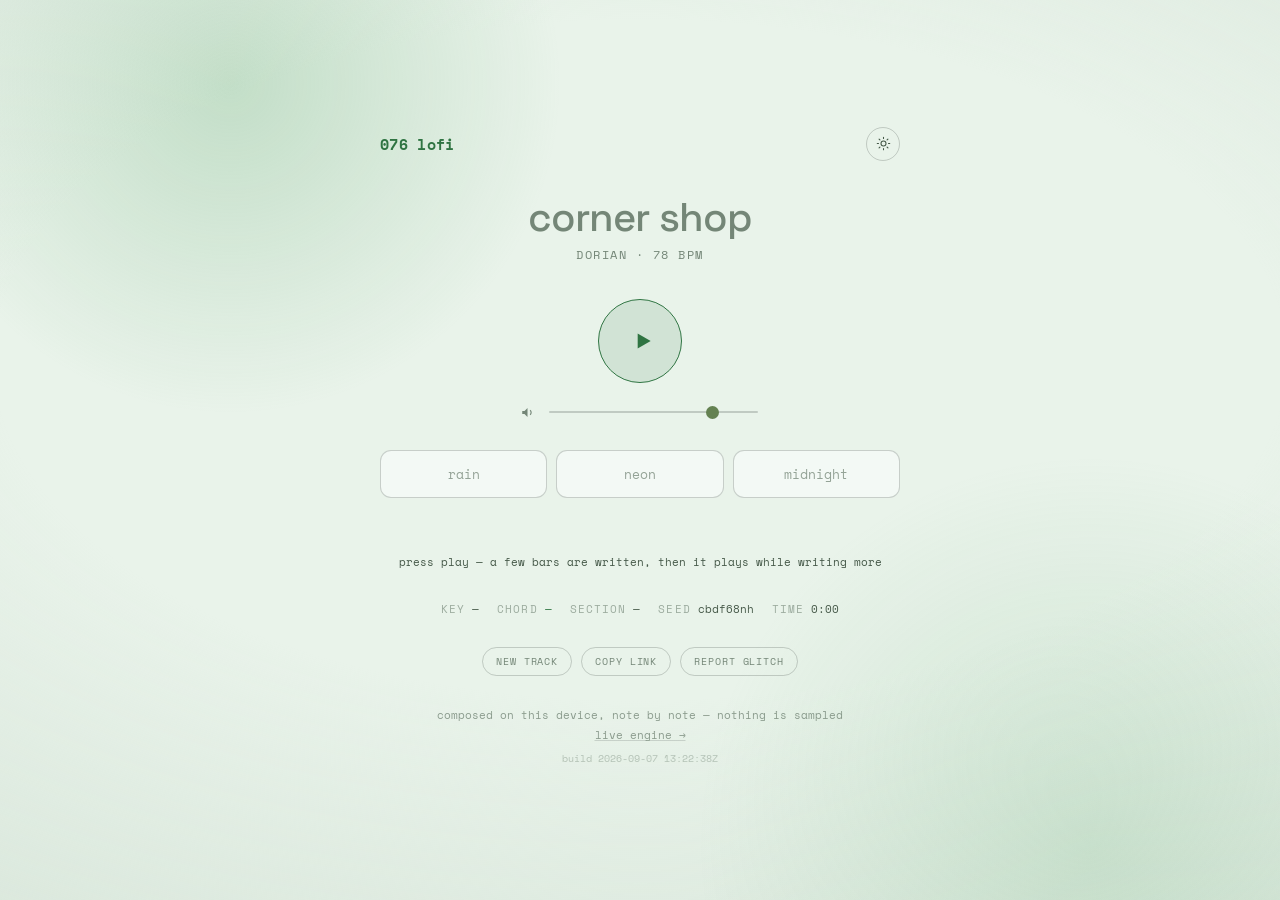
==== commit 4adeb912: "Let the keys balance be settled by ear A report that the keys sit too loud on a phone, and measuring" ====
--- a/index.html
+++ b/index.html
@@ -461,6 +461,9 @@
   // address bar is deliberately left alone: a reload should be a new piece,
   // and a link is something you ask for.
   seed: params.get('seed'),
+  // ?keys= and ?lead= are dB trims, for judging the balance by ear.
+  keysDb: params.get('keys'),
+  leadDb: params.get('lead'),
 });
 window.__stream = stream;
 
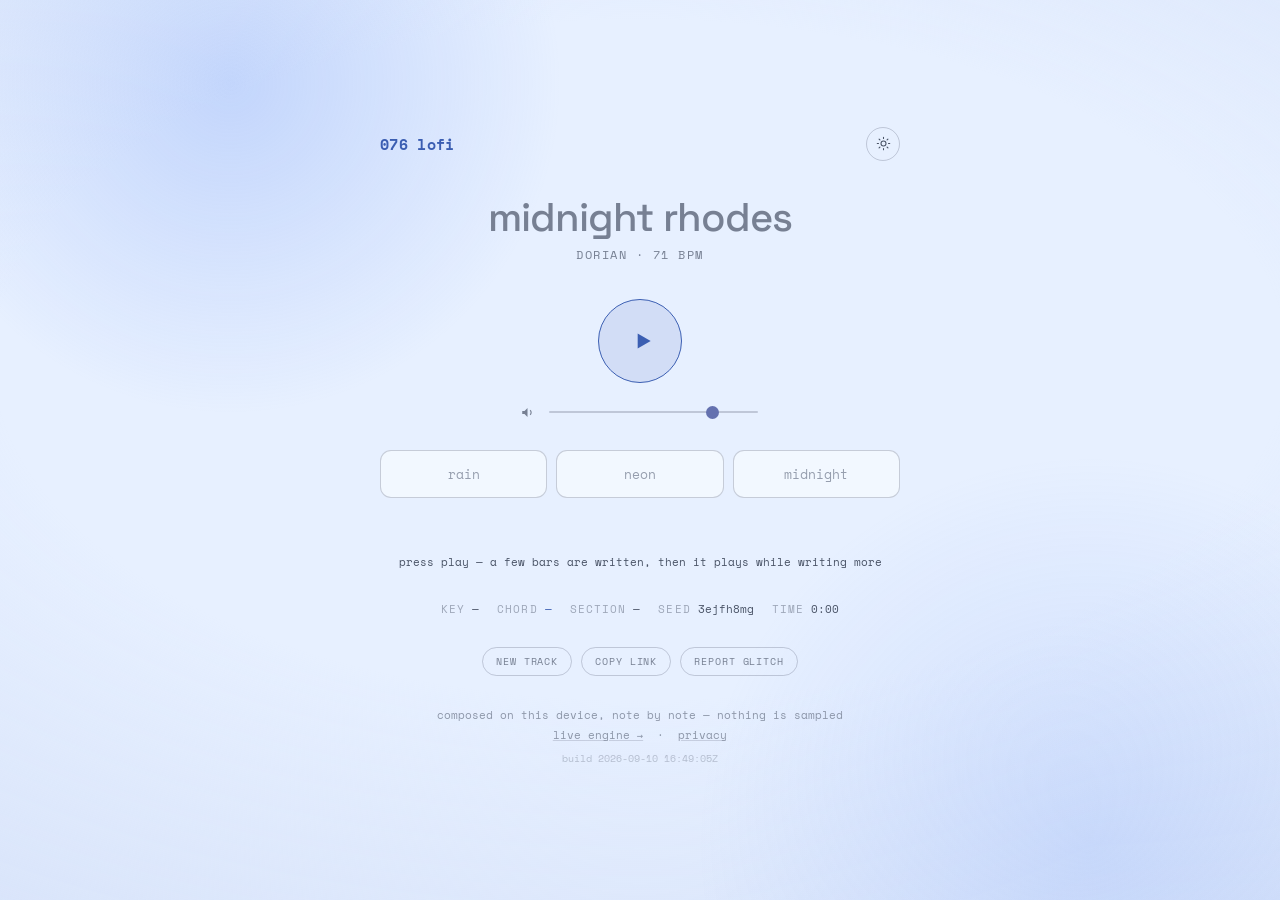
==== commit 115e89c2: "Serve our own fonts, and say plainly what the site does Two stylesheets from fonts.googleapis.com we" ====
--- a/index.html
+++ b/index.html
@@ -9,7 +9,8 @@
 <link rel="icon" type="image/png" sizes="32x32" href="icon-32.png">
 <link rel="apple-touch-icon" href="icon-192.png">
 <link rel="manifest" href="manifest.webmanifest">
-<link rel="stylesheet" href="https://fonts.googleapis.com/css2?family=Space+Grotesk:wght@400;500;600;700&family=Space+Mono:wght@400;700&display=swap">
+<link rel="preload" href="fonts/space-grotesk-var-latin.woff2" as="font" type="font/woff2" crossorigin>
+<link rel="stylesheet" href="fonts/fonts.css">
 <style>
   /* The palette sets --hue and --chroma at runtime; everything is derived
      from them, so the whole page moves together when the track changes. */
@@ -435,7 +436,7 @@
 
   <p class="footnote">
     composed on this device, note by note &mdash; nothing is sampled<br>
-    <a href="live.html">live engine &rarr;</a>
+    <a href="live.html">live engine &rarr;</a> &nbsp;·&nbsp; <a href="privacy.html">privacy</a>
     <span class="build" id="build"></span>
   </p>
 </div>
--- a/fonts/fonts.css
+++ b/fonts/fonts.css
@@ -0,0 +1,77 @@
+/* Space Grotesk and Space Mono, served from here rather than from Google.
+ *
+ * Not a performance change. Loading these from fonts.googleapis.com sent
+ * every visitor's IP address to a third party before a note was played,
+ * which is the one thing this site did that it had no need to do — a
+ * Munich court awarded damages over exactly that in January 2022
+ * (LG Muenchen I, 3 O 17493/20). Self-hosting removes the request, and
+ * with it the disclosure, the consent question, and the dependency.
+ *
+ * Generated from the Google Fonts CSS by tools/fetch-fonts.sh. Space
+ * Grotesk is a variable font, so one file per subset covers 400-700.
+ * Vietnamese is dropped; latin and latin-ext are kept. 116KB in total,
+ * served from the same origin as everything else.
+ *
+ * Both families are under the SIL Open Font License 1.1 — see OFL.txt,
+ * which the licence requires to travel with them.
+ */
+
+/* Space Grotesk — latin-ext */
+@font-face {
+  font-family: 'Space Grotesk';
+  font-style: normal;
+  font-weight: 400 700;
+  font-display: swap;
+  src: url('space-grotesk-var-latin-ext.woff2') format('woff2');
+  unicode-range: U+0100-02BA, U+02BD-02C5, U+02C7-02CC, U+02CE-02D7, U+02DD-02FF, U+0304, U+0308, U+0329, U+1D00-1DBF, U+1E00-1E9F, U+1EF2-1EFF, U+2020, U+20A0-20AB, U+20AD-20C0, U+2113, U+2C60-2C7F, U+A720-A7FF;
+}
+
+/* Space Grotesk — latin */
+@font-face {
+  font-family: 'Space Grotesk';
+  font-style: normal;
+  font-weight: 400 700;
+  font-display: swap;
+  src: url('space-grotesk-var-latin.woff2') format('woff2');
+  unicode-range: U+0000-00FF, U+0131, U+0152-0153, U+02BB-02BC, U+02C6, U+02DA, U+02DC, U+0304, U+0308, U+0329, U+2000-206F, U+20AC, U+2122, U+2191, U+2193, U+2212, U+2215, U+FEFF, U+FFFD;
+}
+
+/* Space Mono — latin-ext */
+@font-face {
+  font-family: 'Space Mono';
+  font-style: normal;
+  font-weight: 400;
+  font-display: swap;
+  src: url('space-mono-400-latin-ext.woff2') format('woff2');
+  unicode-range: U+0100-02BA, U+02BD-02C5, U+02C7-02CC, U+02CE-02D7, U+02DD-02FF, U+0304, U+0308, U+0329, U+1D00-1DBF, U+1E00-1E9F, U+1EF2-1EFF, U+2020, U+20A0-20AB, U+20AD-20C0, U+2113, U+2C60-2C7F, U+A720-A7FF;
+}
+
+/* Space Mono — latin */
+@font-face {
+  font-family: 'Space Mono';
+  font-style: normal;
+  font-weight: 400;
+  font-display: swap;
+  src: url('space-mono-400-latin.woff2') format('woff2');
+  unicode-range: U+0000-00FF, U+0131, U+0152-0153, U+02BB-02BC, U+02C6, U+02DA, U+02DC, U+0304, U+0308, U+0329, U+2000-206F, U+20AC, U+2122, U+2191, U+2193, U+2212, U+2215, U+FEFF, U+FFFD;
+}
+
+/* Space Mono — latin-ext */
+@font-face {
+  font-family: 'Space Mono';
+  font-style: normal;
+  font-weight: 700;
+  font-display: swap;
+  src: url('space-mono-700-latin-ext.woff2') format('woff2');
+  unicode-range: U+0100-02BA, U+02BD-02C5, U+02C7-02CC, U+02CE-02D7, U+02DD-02FF, U+0304, U+0308, U+0329, U+1D00-1DBF, U+1E00-1E9F, U+1EF2-1EFF, U+2020, U+20A0-20AB, U+20AD-20C0, U+2113, U+2C60-2C7F, U+A720-A7FF;
+}
+
+/* Space Mono — latin */
+@font-face {
+  font-family: 'Space Mono';
+  font-style: normal;
+  font-weight: 700;
+  font-display: swap;
+  src: url('space-mono-700-latin.woff2') format('woff2');
+  unicode-range: U+0000-00FF, U+0131, U+0152-0153, U+02BB-02BC, U+02C6, U+02DA, U+02DC, U+0304, U+0308, U+0329, U+2000-206F, U+20AC, U+2122, U+2191, U+2193, U+2212, U+2215, U+FEFF, U+FFFD;
+}
